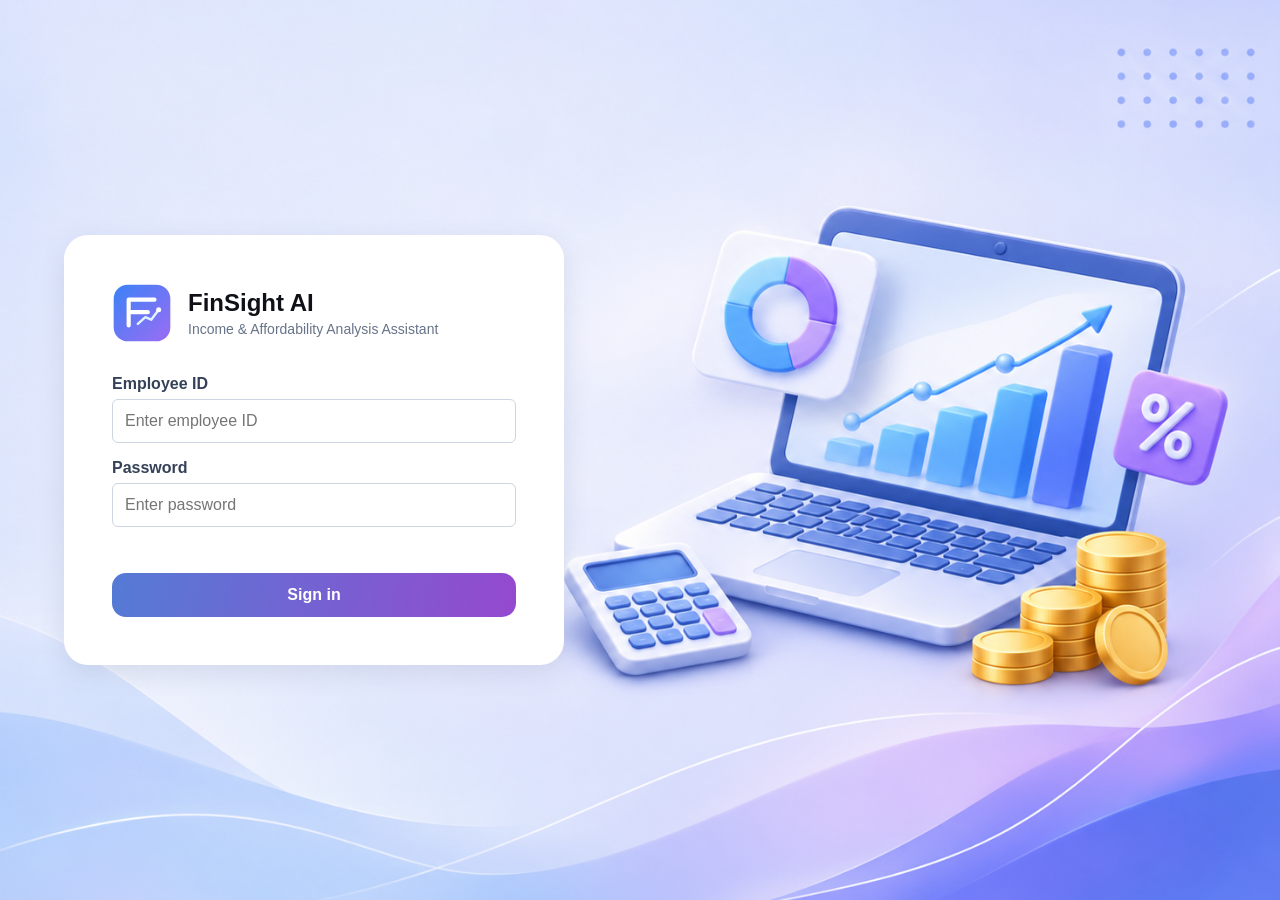
==== frontend/index.html @ 0879d01b "Add frontend login interface and assets" ====
<!doctype html>
<html lang="en">
<head>
  <meta charset="utf-8">
  <meta name="viewport" content="width=device-width, initial-scale=1">
  <title>Sign in | FinSight AI</title>
  <link rel="stylesheet" href="./login.css">
  <script type="module" src="./login.js"></script>
</head>
<body>
  <main class="login-page">
    <section class="login-card" aria-labelledby="brand-title">
      <header class="brand">
        <img class="brand-icon" src="./assets/logo.svg" alt="" width="60" height="60">
        <div>
          <h1 id="brand-title">FinSight AI</h1>
          <p>Income &amp; Affordability Analysis Assistant</p>
        </div>
      </header>

      <form id="login-form" method="post">
        <div class="field">
          <label for="employee-id">Employee ID</label>
          <input id="employee-id" name="employeeId" autocomplete="username"
                 placeholder="Enter employee ID" required>
        </div>

        <div class="field">
          <label for="password">Password</label>
          <input id="password" name="password" type="password"
                 autocomplete="current-password" placeholder="Enter password" required>
        </div>

        <p id="login-error" class="error" role="alert"></p>
        <button id="sign-in" type="submit" disabled>Sign in</button>
      </form>
    </section>
  </main>
</body>
</html>
---- frontend/login.css ----
:root {
  font-family: "Segoe UI", Arial, sans-serif;
  color: #344158;
  background: #e8edfc;
}

* {
  box-sizing: border-box;
}

body {
  margin: 0;
}

.login-page {
  min-height: 100vh;
  min-height: 100svh;
  display: flex;
  align-items: center;
  padding: 32px 5%;
  background:
    url("./assets/finance-background.webp") center / cover no-repeat,
    radial-gradient(ellipse at 95% 100%, #a698f3, transparent 42%),
    radial-gradient(ellipse at 90% 10%, #b4d1ff, transparent 48%),
    linear-gradient(140deg, #e5e9fd, #f4f6ff 60%, #8dc2fb);
}

.login-card {
  width: min(100%, 500px);
  padding: clamp(24px, 5vw, 48px);
  background: #fff;
  border-radius: 24px;
  box-shadow: 0 8px 26px #45537d22;
}

.brand {
  display: flex;
  align-items: center;
  gap: 16px;
  margin-bottom: 32px;
}

.brand-icon {
  display: block;
  flex: 0 0 60px;
  width: 60px;
  height: 60px;
  object-fit: contain;
}

.brand h1 {
  margin: 0 0 4px;
  color: #101116;
  font-size: 24px;
}

.brand p {
  margin: 0;
  color: #677388;
  font-size: 14px;
}

.field + .field {
  margin-top: 16px;
}

label {
  display: block;
  margin-bottom: 6px;
  font-weight: 600;
}

input,
button {
  width: 100%;
  min-height: 44px;
  font: inherit;
}

input {
  padding: 10px 12px;
  border: 1px solid #cdd5e2;
  border-radius: 6px;
  color: #26334b;
}

input:focus-visible,
button:focus-visible {
  outline: 2px solid #4e6fe2;
  outline-offset: 3px;
}

.error {
  min-height: 20px;
  margin: 18px 0 8px;
  color: #a11b35;
  font-size: 14px;
}

button {
  border: 0;
  border-radius: 14px;
  background: linear-gradient(100deg, #547bd5, #9549ce);
  color: #fff;
  font-weight: 700;
  cursor: pointer;
}

button:disabled {
  opacity: .65;
  cursor: wait;
}

@media (max-width: 650px) {
  .login-page {
    justify-content: center;
    padding: 24px 16px;
    background-position: left center;
  }
}
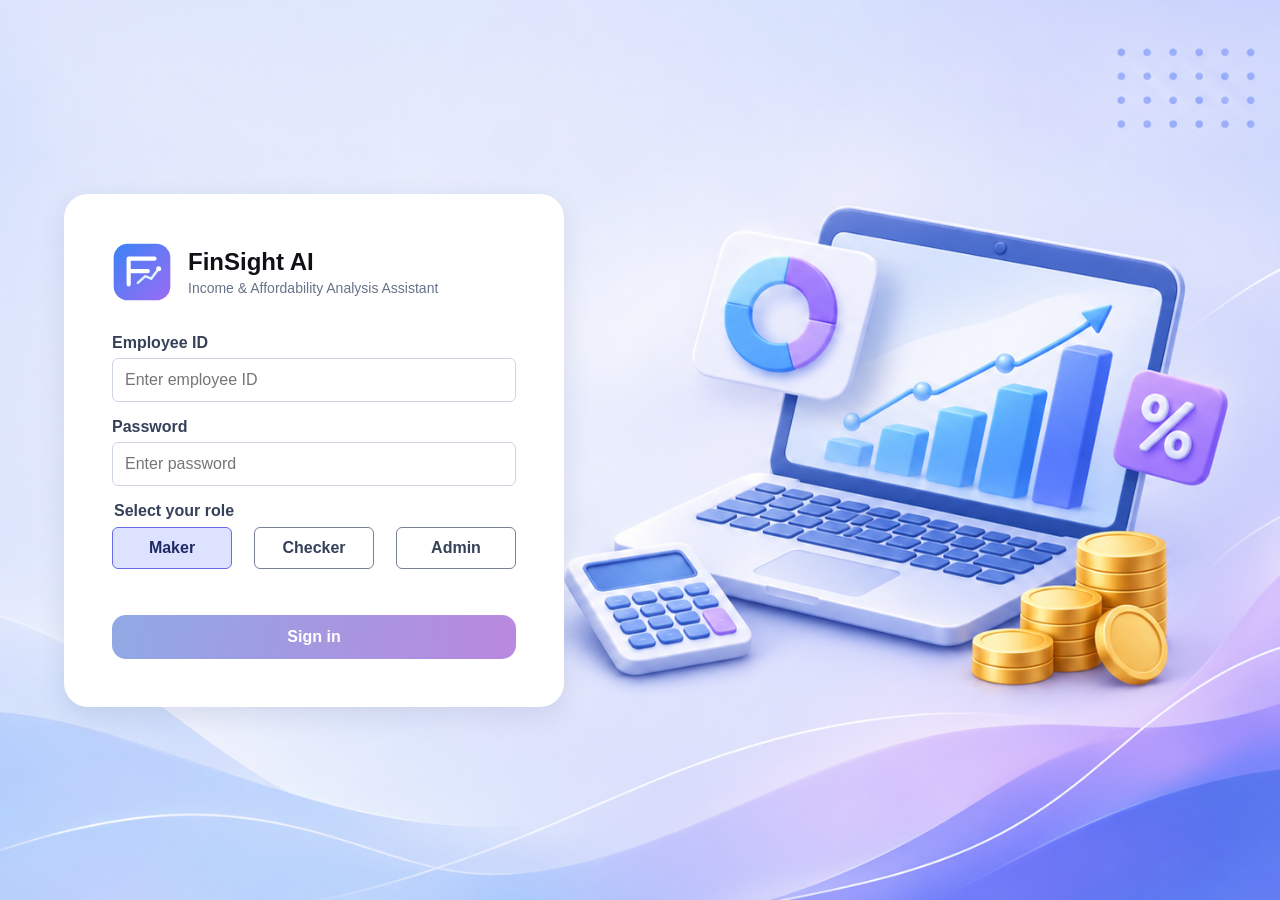
==== commit e52f1689: "Update login interface" ====
--- a/frontend/index.html
+++ b/frontend/index.html
@@ -30,6 +30,24 @@
           <input id="password" name="password" type="password"
                  autocomplete="current-password" placeholder="Enter password" required>
         </div>
+        
+        <fieldset class="role-picker">
+          <legend>Select your role</legend>
+          <div class="role-options">
+            <label>
+              <input type="radio" name="role" value="maker" checked>
+              <span>Maker</span>
+            </label>
+            <label>
+              <input type="radio" name="role" value="checker">
+              <span>Checker</span>
+            </label>
+            <label>
+              <input type="radio" name="role" value="admin">
+              <span>Admin</span>
+            </label>
+          </div>
+        </fieldset>
 
         <p id="login-error" class="error" role="alert"></p>
         <button id="sign-in" type="submit" disabled>Sign in</button>
--- a/frontend/login.css
+++ b/frontend/login.css
@@ -117,4 +117,69 @@
     padding: 24px 16px;
     background-position: left center;
   }
+}
+.role-picker {
+  margin: 16px 0 0;
+  padding: 0;
+  border: 0;
+  min-width: 0;
+}
+
+.role-picker legend {
+  margin-bottom: 7px;
+  font-weight: 700;
+}
+
+.role-options {
+  display: grid;
+  grid-template-columns: repeat(3, 1fr);
+  gap: clamp(6px, 2vw, 22px);
+}
+
+.role-options label {
+  display: grid;
+  position: relative;
+  margin: 0;
+  cursor: pointer;
+}
+
+.role-options input {
+  position: absolute;
+  width: 1px;
+  min-height: 0;
+  height: 1px;
+  opacity: 0;
+}
+
+.role-options span {
+  display: grid;
+  place-items: center;
+  min-height: 42px;
+  border: 1px solid #798194;
+  border-radius: 6px;
+  font-weight: 600;
+}
+
+.role-options input:checked + span {
+  background: #dce2ff;
+  border-color: #696de5;
+  color: #202b65;
+}
+
+.role-options input:focus-visible + span {
+  outline: 2px solid #4e6fe2;
+  outline-offset: 3px;
+}
+
+#demo-note {
+  margin: 10px 0 0;
+  font-size: .8125rem;
+}
+
+.dashboard-card h1 {
+  font-size: 1.4rem;
+}
+
+.dashboard-card a {
+  color: #354ac2;
 }
